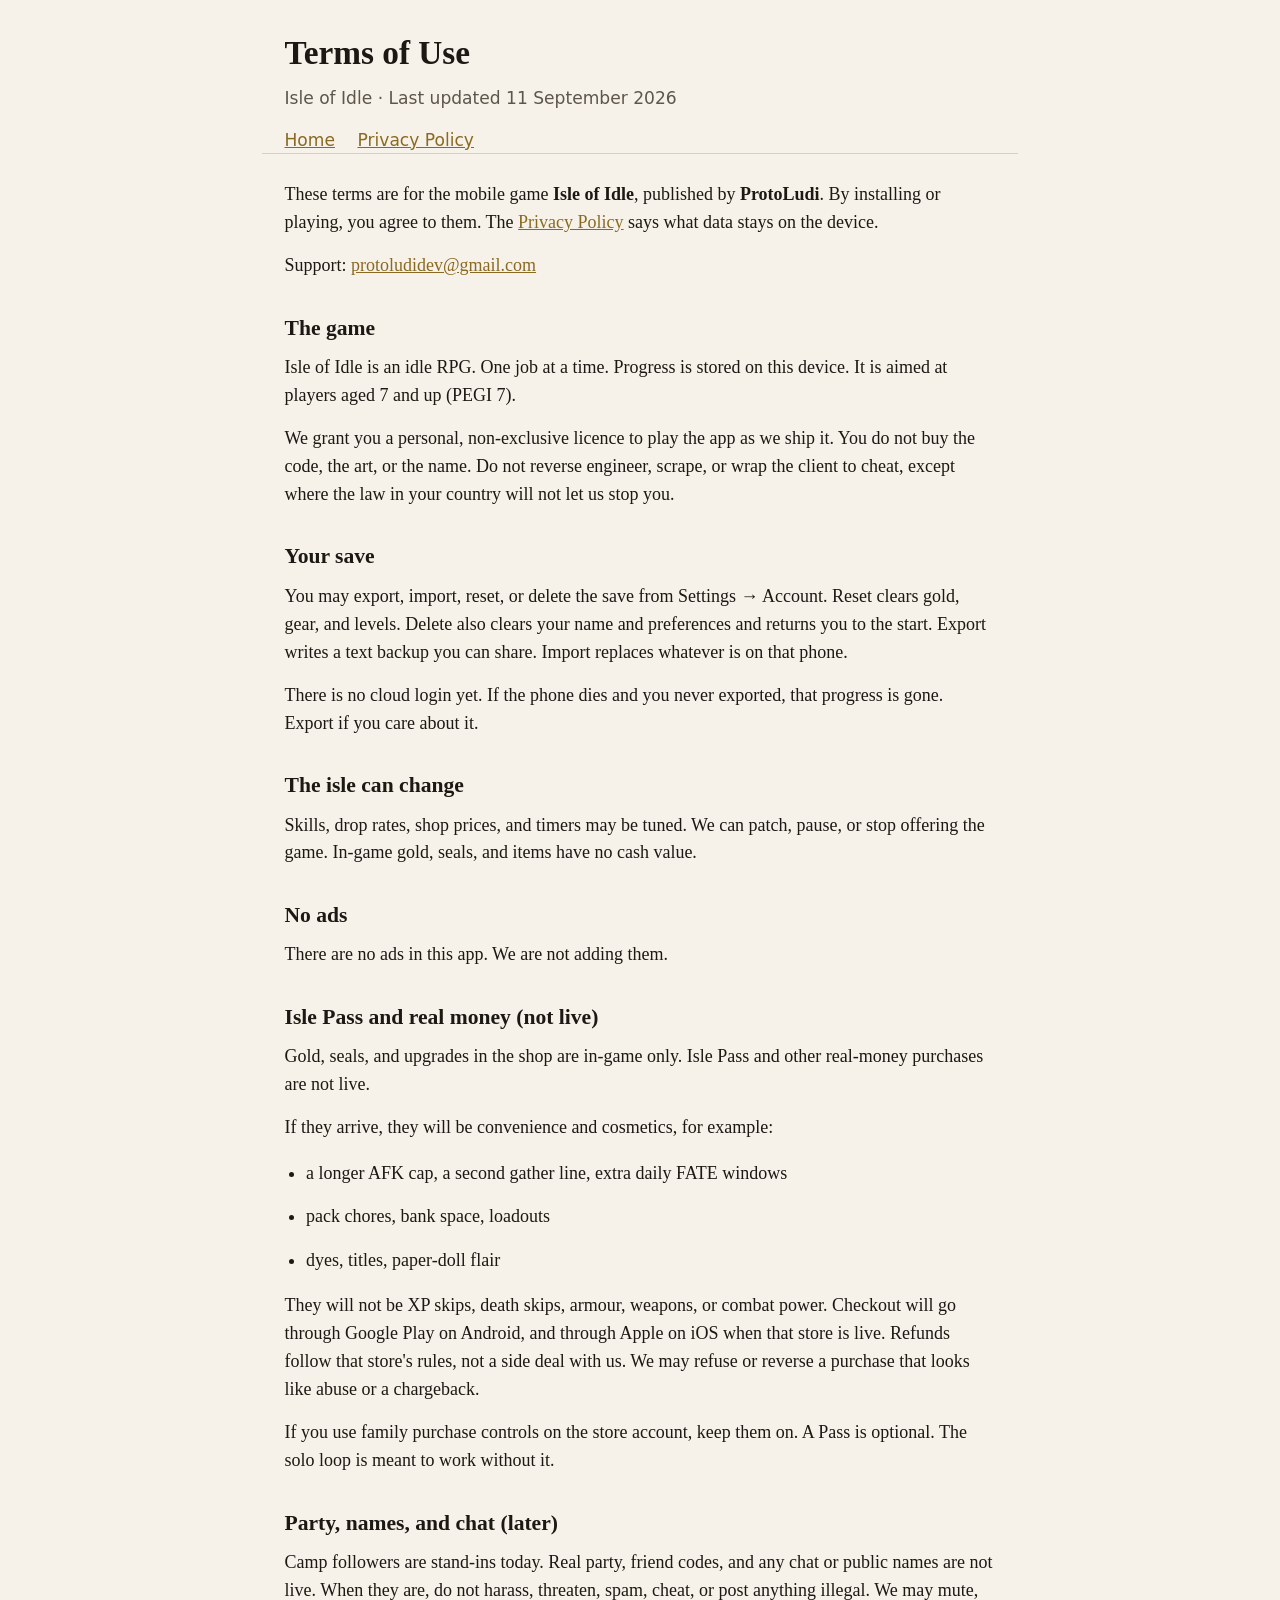
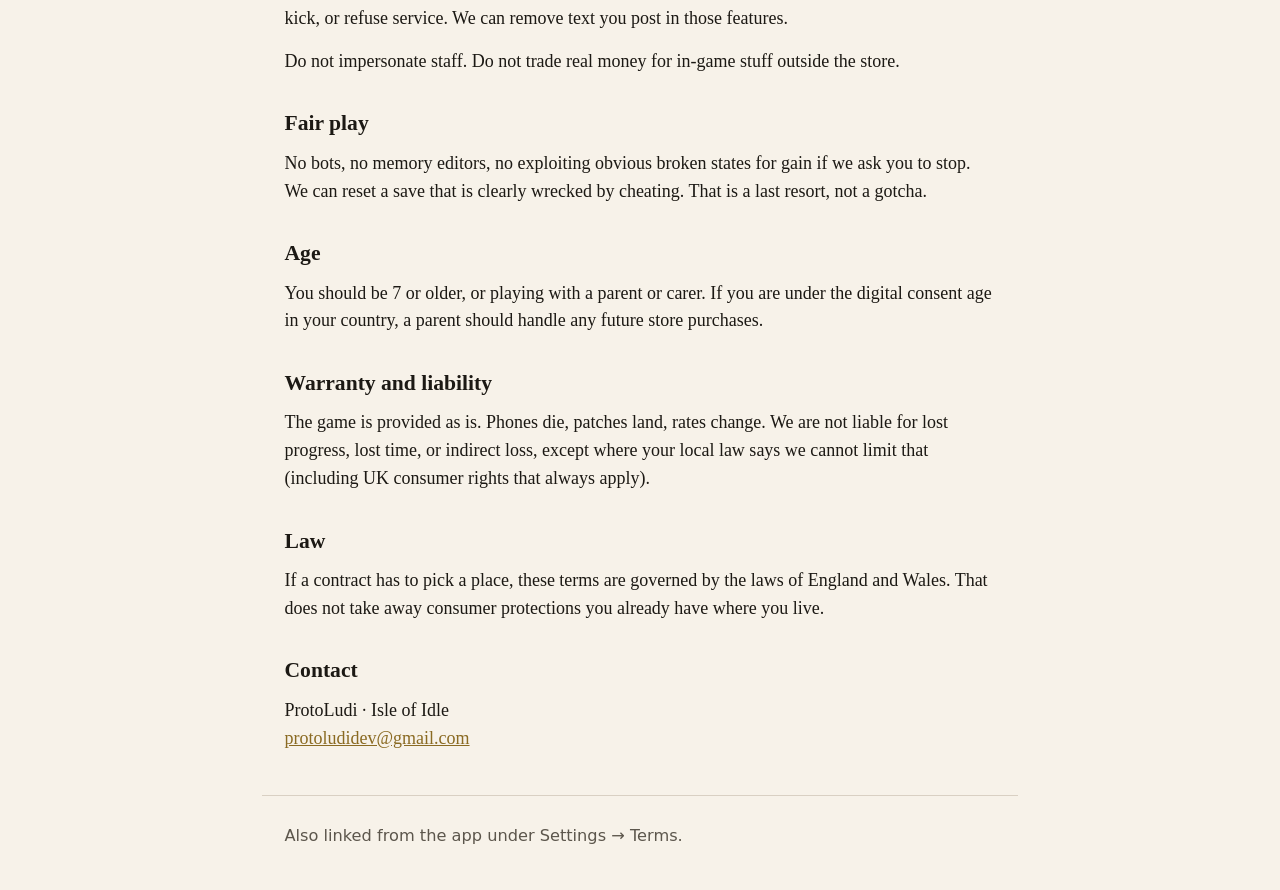
==== terms/index.html @ cade4b21 "Publish Isle of Idle privacy and terms pages for Play Console. Co-authored-by: Cursor <cursoragent@c" ====
<!DOCTYPE html>
<html lang="en">
  <head>
    <meta charset="utf-8" />
    <meta name="viewport" content="width=device-width, initial-scale=1" />
    <title>Terms of Use — Isle of Idle</title>
    <link rel="stylesheet" href="../legal.css" />
  </head>
  <body>
    <header>
      <h1>Terms of Use</h1>
      <p class="meta">Isle of Idle · Last updated 11 September 2026</p>
      <nav>
        <a href="../">Home</a>
        <a href="../privacy/">Privacy Policy</a>
      </nav>
    </header>
    <main>
      <p>
        These terms are for the mobile game <strong>Isle of Idle</strong>, published by
        <strong>ProtoLudi</strong>. By installing or playing, you agree to them. The
        <a href="../privacy/">Privacy Policy</a> says what data stays on the device.
      </p>
      <p>
        Support: <a href="mailto:protoludidev@gmail.com">protoludidev@gmail.com</a>
      </p>

      <h2>The game</h2>
      <p>
        Isle of Idle is an idle RPG. One job at a time. Progress is stored on this device. It
        is aimed at players aged 7 and up (PEGI 7).
      </p>
      <p>
        We grant you a personal, non-exclusive licence to play the app as we ship it. You do
        not buy the code, the art, or the name. Do not reverse engineer, scrape, or wrap the
        client to cheat, except where the law in your country will not let us stop you.
      </p>

      <h2>Your save</h2>
      <p>
        You may export, import, reset, or delete the save from Settings → Account. Reset
        clears gold, gear, and levels. Delete also clears your name and preferences and
        returns you to the start. Export writes a text backup you can share. Import replaces
        whatever is on that phone.
      </p>
      <p>
        There is no cloud login yet. If the phone dies and you never exported, that progress
        is gone. Export if you care about it.
      </p>

      <h2>The isle can change</h2>
      <p>
        Skills, drop rates, shop prices, and timers may be tuned. We can patch, pause, or
        stop offering the game. In-game gold, seals, and items have no cash value.
      </p>

      <h2>No ads</h2>
      <p>There are no ads in this app. We are not adding them.</p>

      <h2>Isle Pass and real money (not live)</h2>
      <p>
        Gold, seals, and upgrades in the shop are in-game only. Isle Pass and other
        real-money purchases are not live.
      </p>
      <p>If they arrive, they will be convenience and cosmetics, for example:</p>
      <ul>
        <li>a longer AFK cap, a second gather line, extra daily FATE windows</li>
        <li>pack chores, bank space, loadouts</li>
        <li>dyes, titles, paper-doll flair</li>
      </ul>
      <p>
        They will not be XP skips, death skips, armour, weapons, or combat power. Checkout
        will go through Google Play on Android, and through Apple on iOS when that store is
        live. Refunds follow that store's rules, not a side deal with us. We may refuse or
        reverse a purchase that looks like abuse or a chargeback.
      </p>
      <p>
        If you use family purchase controls on the store account, keep them on. A Pass is
        optional. The solo loop is meant to work without it.
      </p>

      <h2>Party, names, and chat (later)</h2>
      <p>
        Camp followers are stand-ins today. Real party, friend codes, and any chat or public
        names are not live. When they are, do not harass, threaten, spam, cheat, or post
        anything illegal. We may mute, kick, or refuse service. We can remove text you post
        in those features.
      </p>
      <p>Do not impersonate staff. Do not trade real money for in-game stuff outside the store.</p>

      <h2>Fair play</h2>
      <p>
        No bots, no memory editors, no exploiting obvious broken states for gain if we ask
        you to stop. We can reset a save that is clearly wrecked by cheating. That is a last
        resort, not a gotcha.
      </p>

      <h2>Age</h2>
      <p>
        You should be 7 or older, or playing with a parent or carer. If you are under the
        digital consent age in your country, a parent should handle any future store
        purchases.
      </p>

      <h2>Warranty and liability</h2>
      <p>
        The game is provided as is. Phones die, patches land, rates change. We are not
        liable for lost progress, lost time, or indirect loss, except where your local law
        says we cannot limit that (including UK consumer rights that always apply).
      </p>

      <h2>Law</h2>
      <p>
        If a contract has to pick a place, these terms are governed by the laws of England
        and Wales. That does not take away consumer protections you already have where you
        live.
      </p>

      <h2>Contact</h2>
      <p>
        ProtoLudi · Isle of Idle<br />
        <a href="mailto:protoludidev@gmail.com">protoludidev@gmail.com</a>
      </p>
    </main>
    <footer>
      <p>Also linked from the app under Settings → Terms.</p>
    </footer>
  </body>
</html>
---- legal.css ----
:root {
  color-scheme: light;
  --ink: #1c1914;
  --muted: #5c564c;
  --line: #d9d0c3;
  --paper: #f7f2e9;
  --gold: #8a6a22;
}

* {
  box-sizing: border-box;
}

html,
body {
  margin: 0;
  padding: 0;
  background: var(--paper);
  color: var(--ink);
  font: 18px/1.55 Georgia, "Times New Roman", serif;
}

a {
  color: var(--gold);
}

header,
main,
footer {
  max-width: 42rem;
  margin: 0 auto;
  padding: 1.5rem 1.25rem;
}

header {
  padding-bottom: 0;
  border-bottom: 1px solid var(--line);
}

nav {
  display: flex;
  flex-wrap: wrap;
  gap: 0.75rem 1.25rem;
  margin-top: 0.75rem;
  font-family: system-ui, sans-serif;
  font-size: 0.95rem;
}

h1 {
  font-size: 1.85rem;
  margin: 0 0 0.35rem;
}

h2 {
  font-size: 1.2rem;
  margin: 1.75rem 0 0.5rem;
}

p,
li {
  margin: 0 0 0.85rem;
}

ul {
  padding-left: 1.2rem;
}

.meta {
  color: var(--muted);
  font-family: system-ui, sans-serif;
  font-size: 0.95rem;
}

footer {
  color: var(--muted);
  font-family: system-ui, sans-serif;
  font-size: 0.9rem;
  border-top: 1px solid var(--line);
}
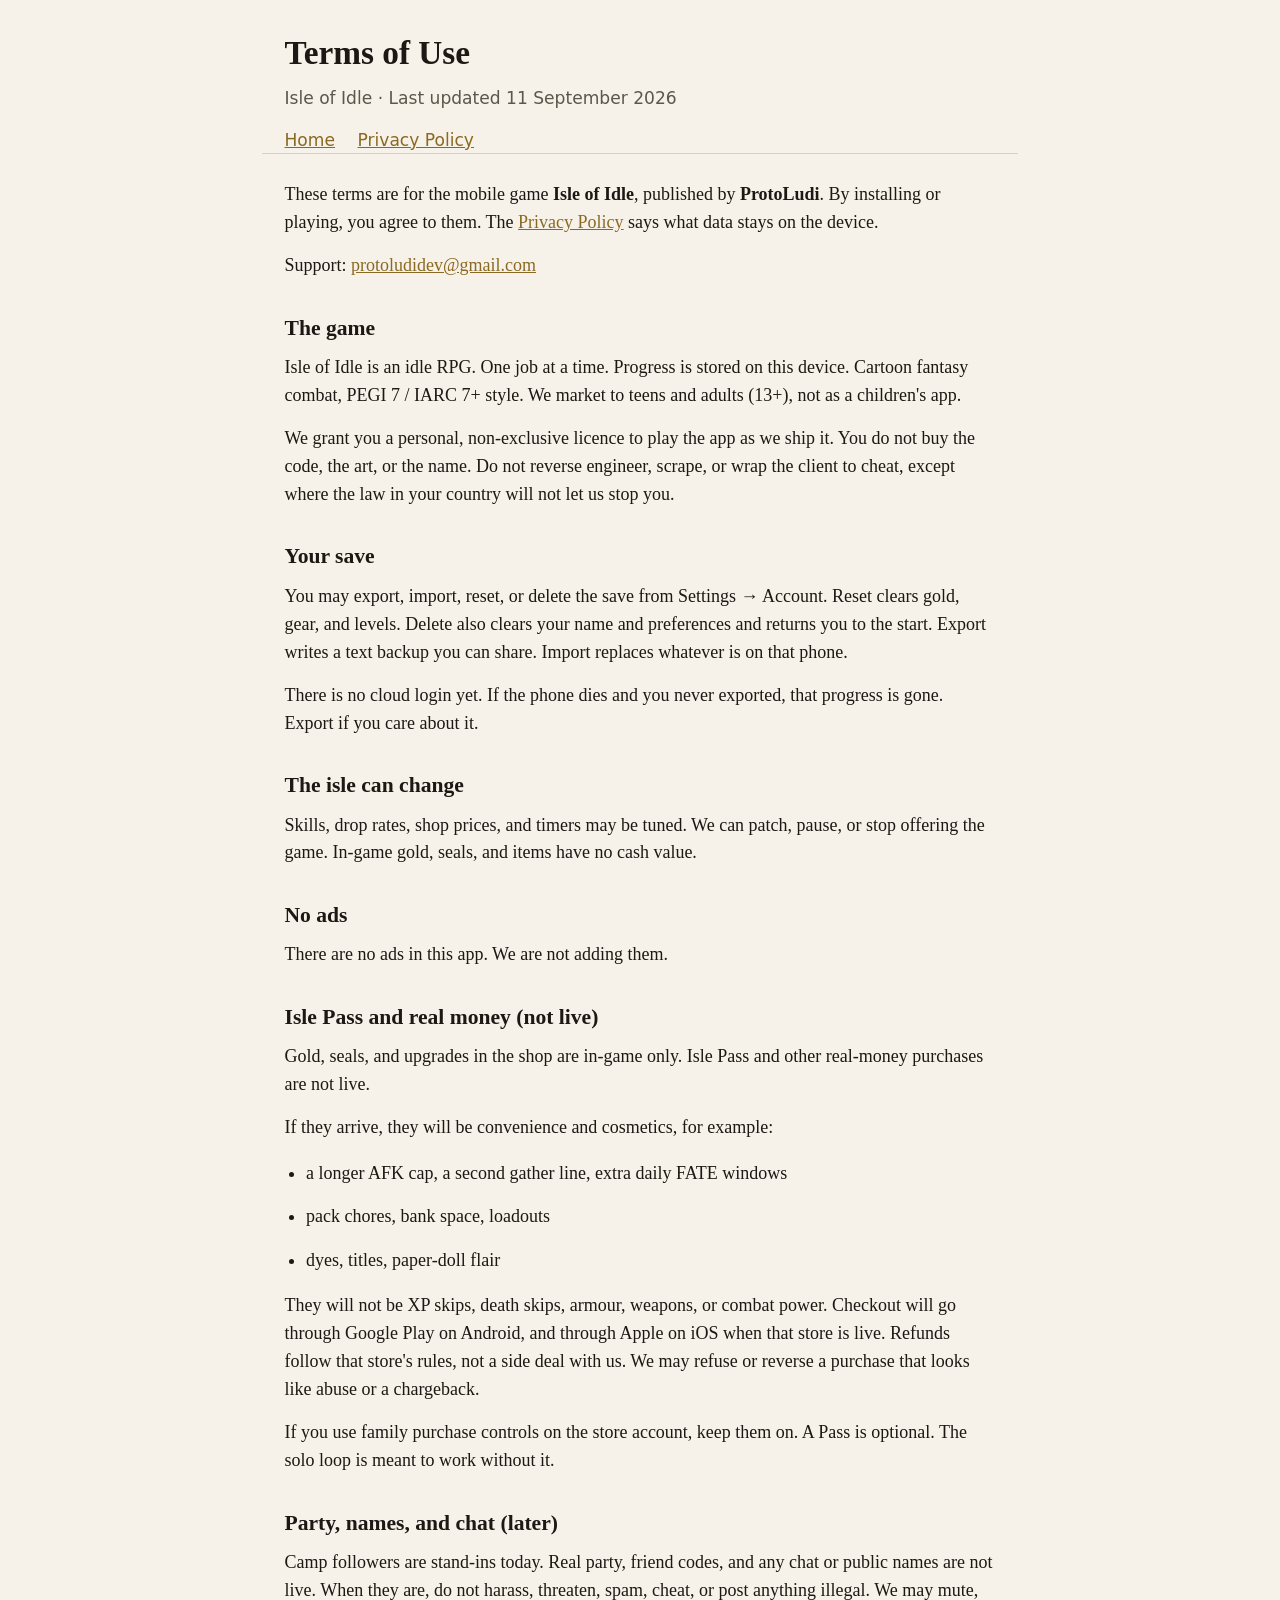
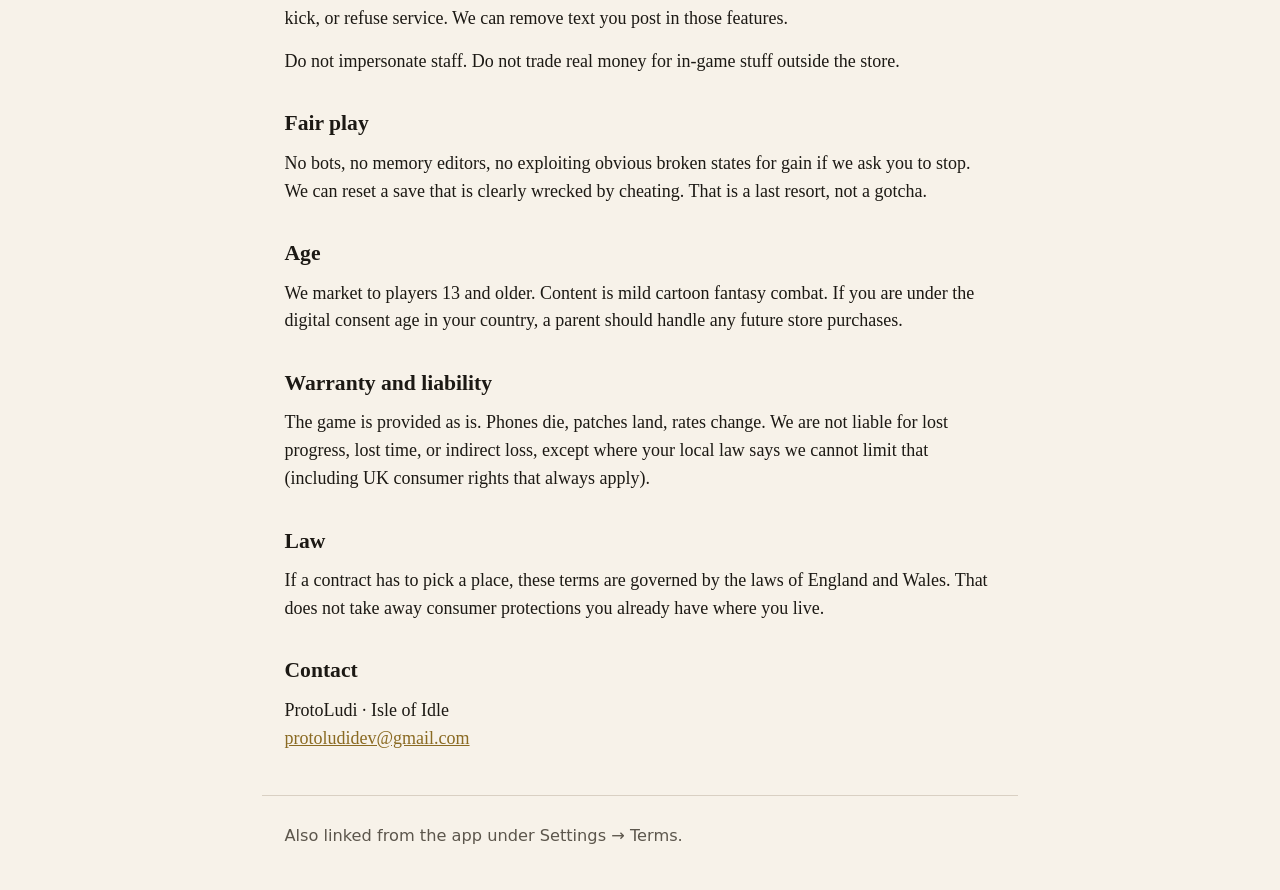
==== commit 08f1aa45: "Clarify PEGI 7 content vs 13+ marketing so Play Families does not apply. Co-authored-by: Cursor <cur" ====
--- a/terms/index.html
+++ b/terms/index.html
@@ -27,8 +27,8 @@
 
       <h2>The game</h2>
       <p>
-        Isle of Idle is an idle RPG. One job at a time. Progress is stored on this device. It
-        is aimed at players aged 7 and up (PEGI 7).
+        Isle of Idle is an idle RPG. One job at a time. Progress is stored on this device. Cartoon
+        fantasy combat, PEGI 7 / IARC 7+ style. We market to teens and adults (13+), not as a children's app.
       </p>
       <p>
         We grant you a personal, non-exclusive licence to play the app as we ship it. You do
@@ -97,9 +97,8 @@
 
       <h2>Age</h2>
       <p>
-        You should be 7 or older, or playing with a parent or carer. If you are under the
-        digital consent age in your country, a parent should handle any future store
-        purchases.
+        We market to players 13 and older. Content is mild cartoon fantasy combat. If you are under the
+        digital consent age in your country, a parent should handle any future store purchases.
       </p>
 
       <h2>Warranty and liability</h2>
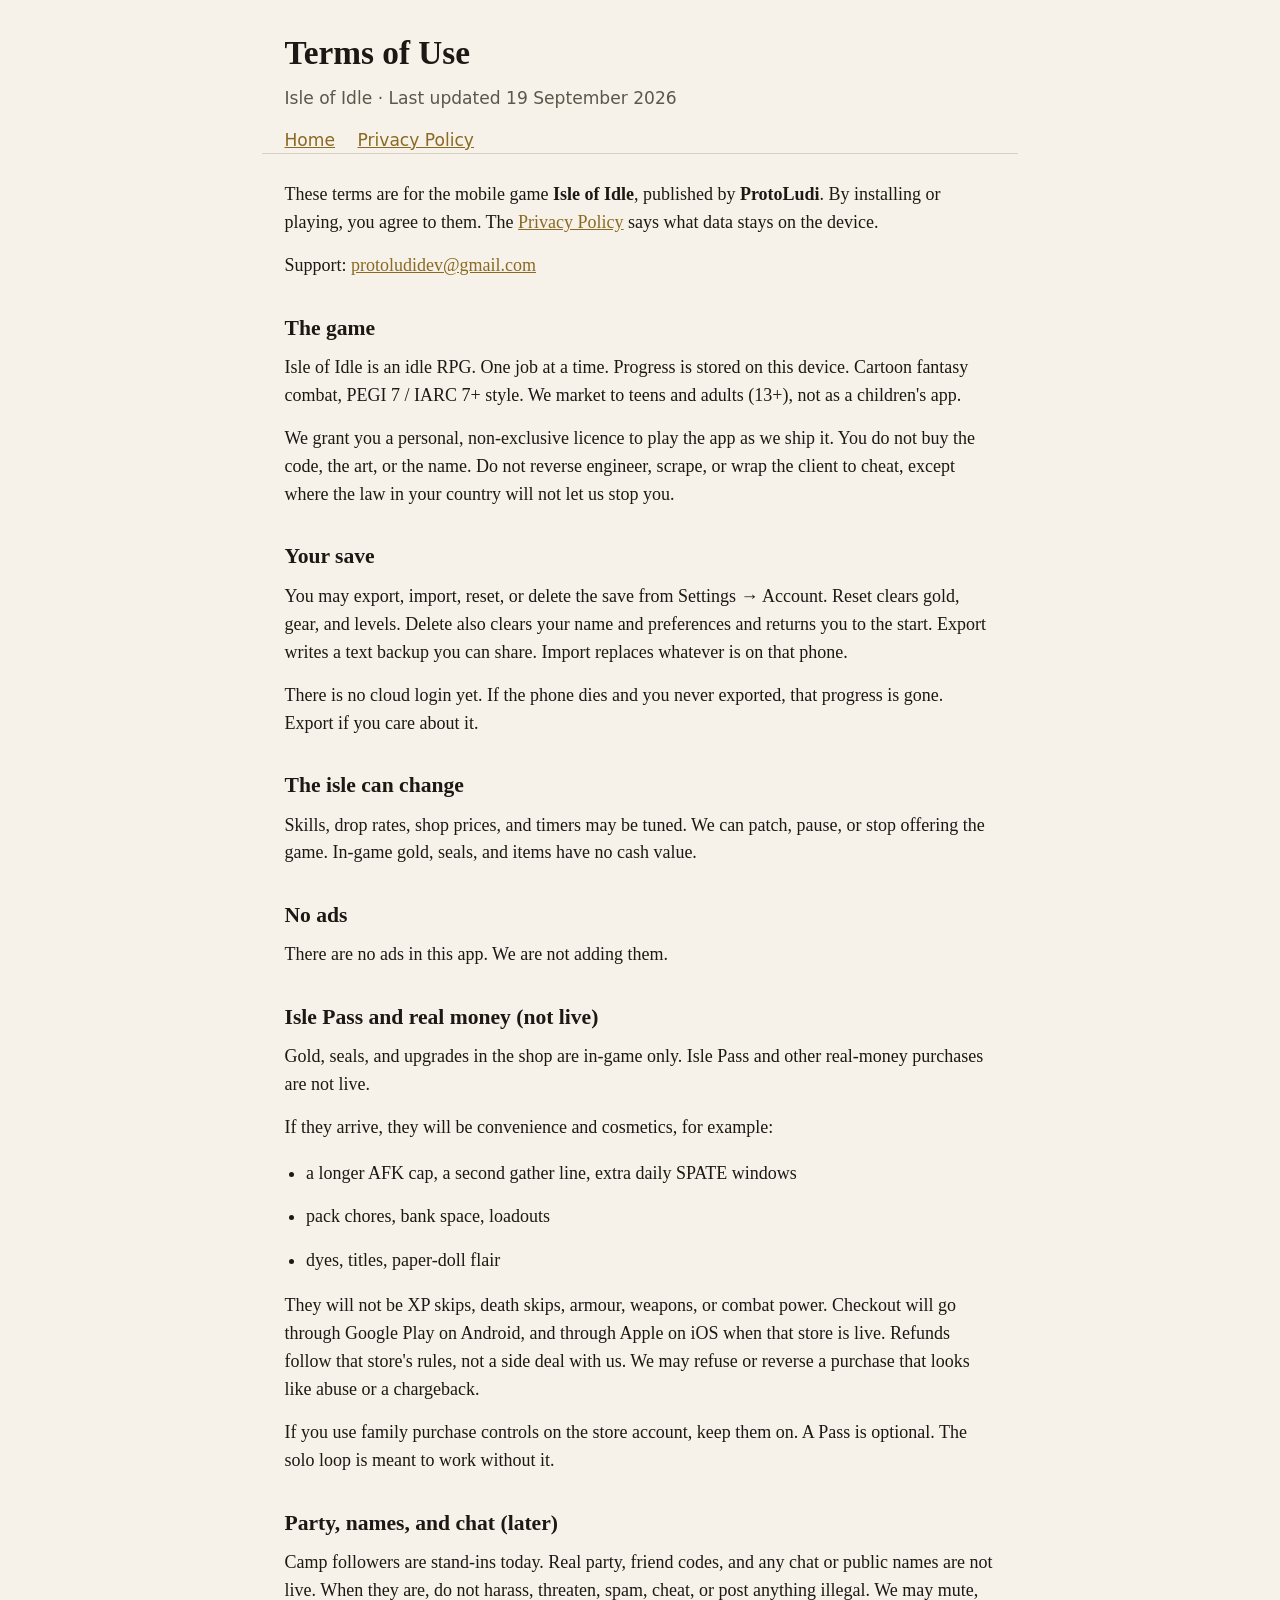
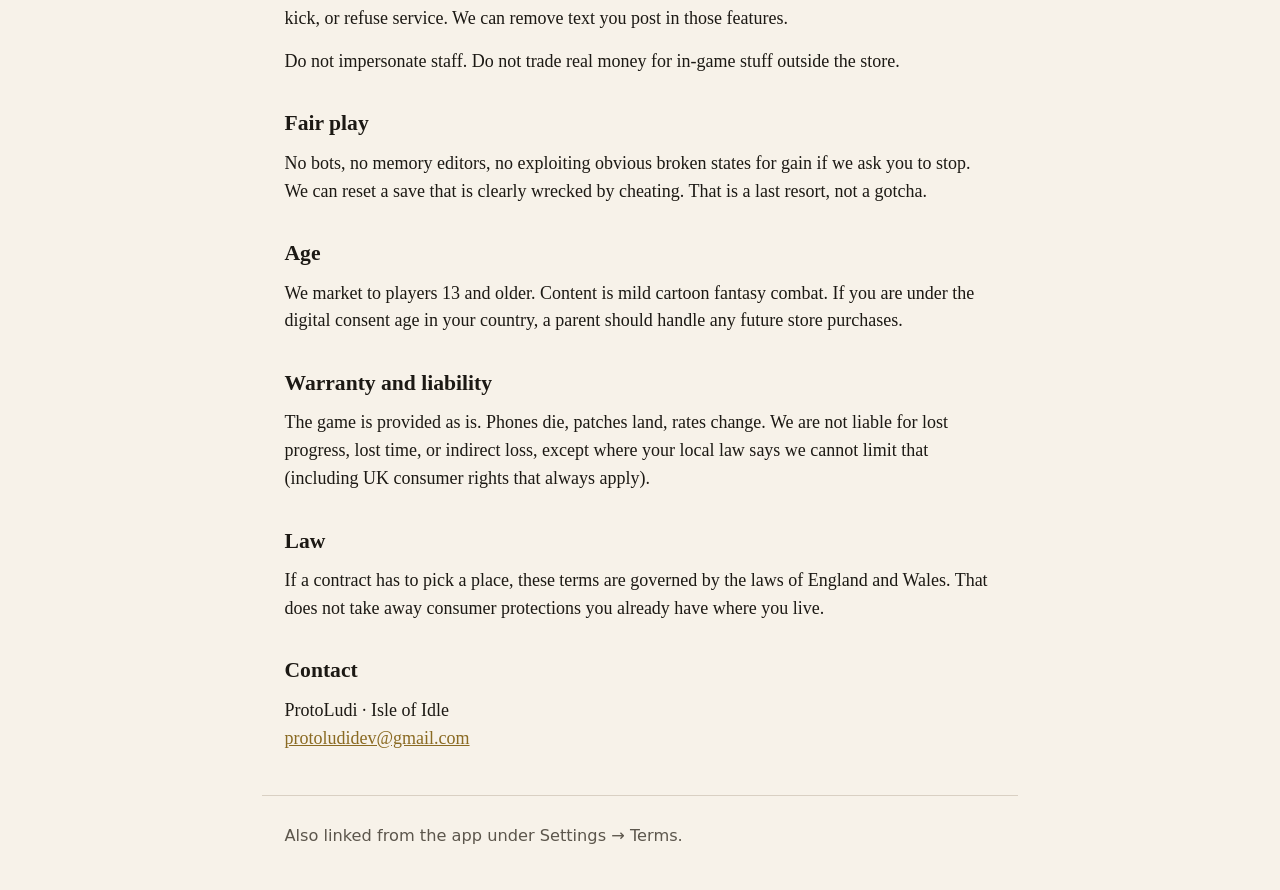
==== commit 8b1d97d6: "Update index.html Changed FATE to SPATE" ====
--- a/terms/index.html
+++ b/terms/index.html
@@ -9,7 +9,7 @@
   <body>
     <header>
       <h1>Terms of Use</h1>
-      <p class="meta">Isle of Idle · Last updated 11 September 2026</p>
+      <p class="meta">Isle of Idle · Last updated 19 September 2026</p>
       <nav>
         <a href="../">Home</a>
         <a href="../privacy/">Privacy Policy</a>
@@ -64,7 +64,7 @@
       </p>
       <p>If they arrive, they will be convenience and cosmetics, for example:</p>
       <ul>
-        <li>a longer AFK cap, a second gather line, extra daily FATE windows</li>
+        <li>a longer AFK cap, a second gather line, extra daily SPATE windows</li>
         <li>pack chores, bank space, loadouts</li>
         <li>dyes, titles, paper-doll flair</li>
       </ul>
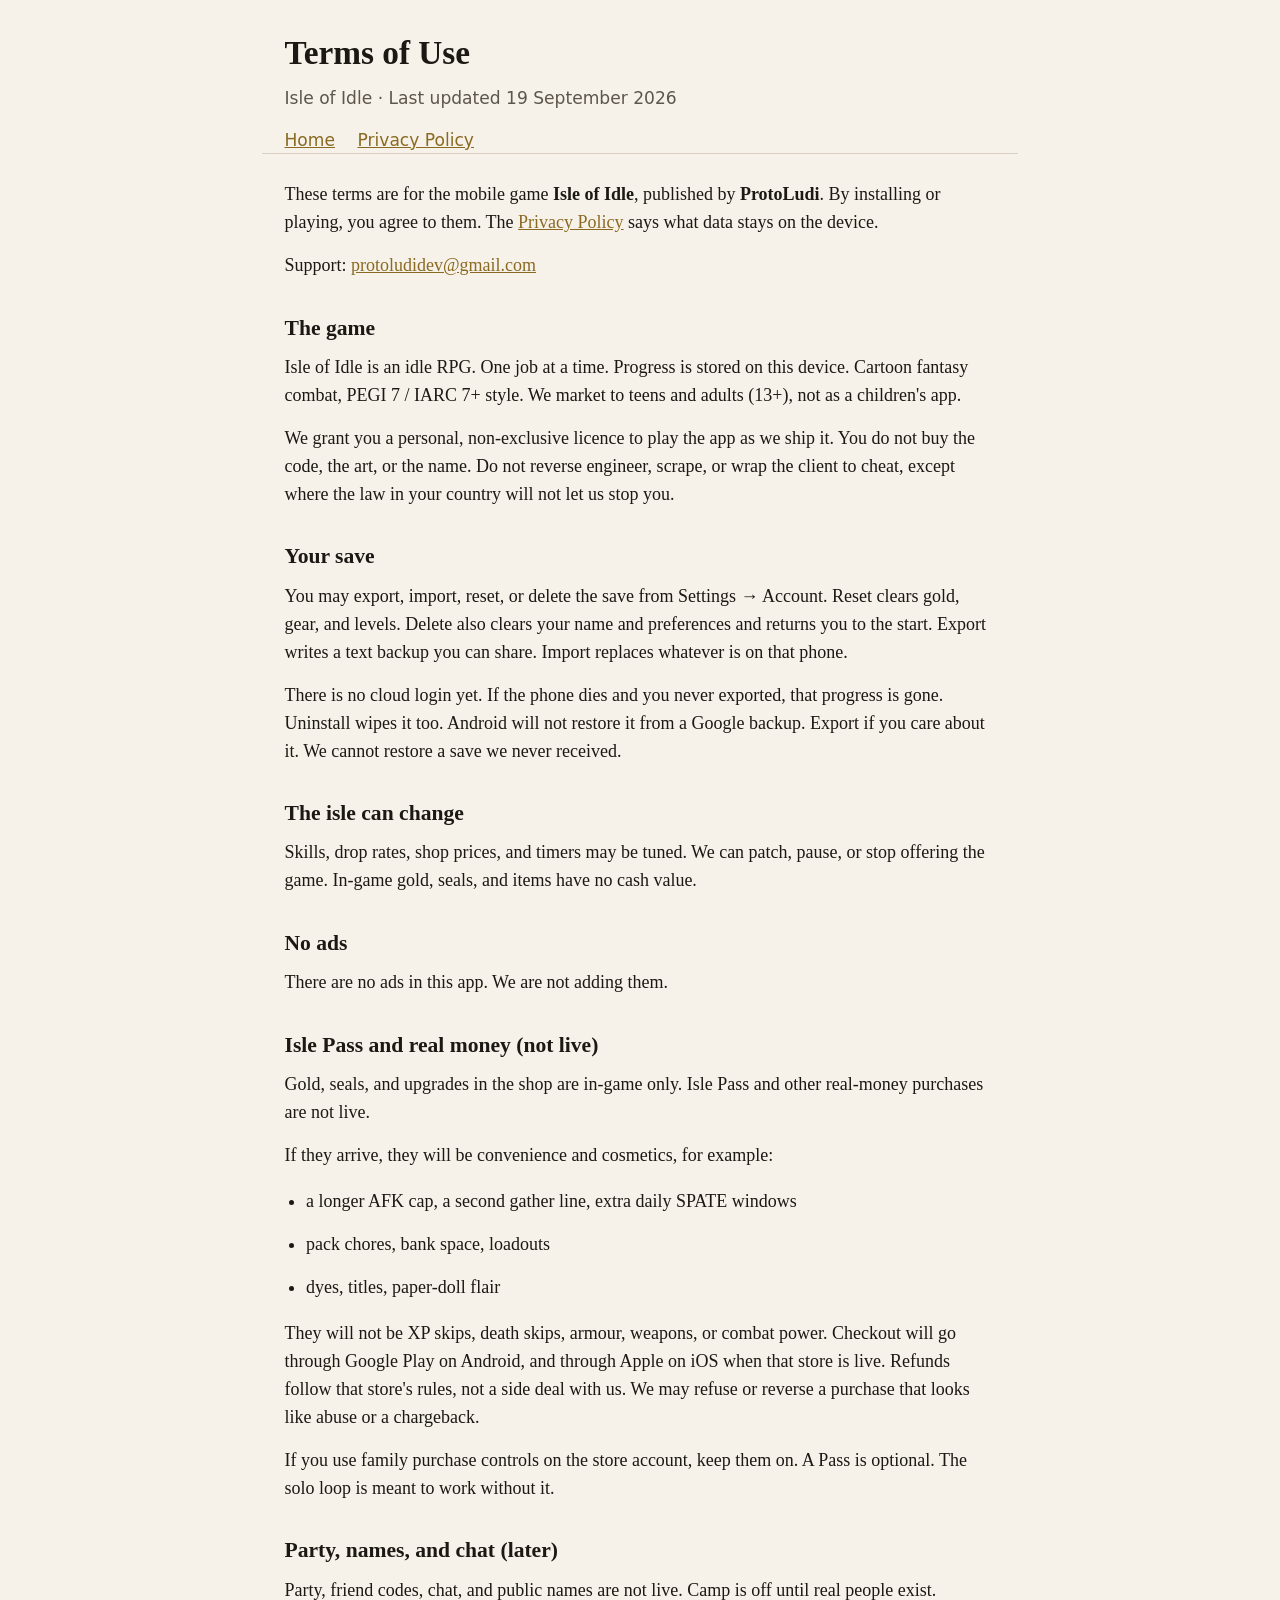
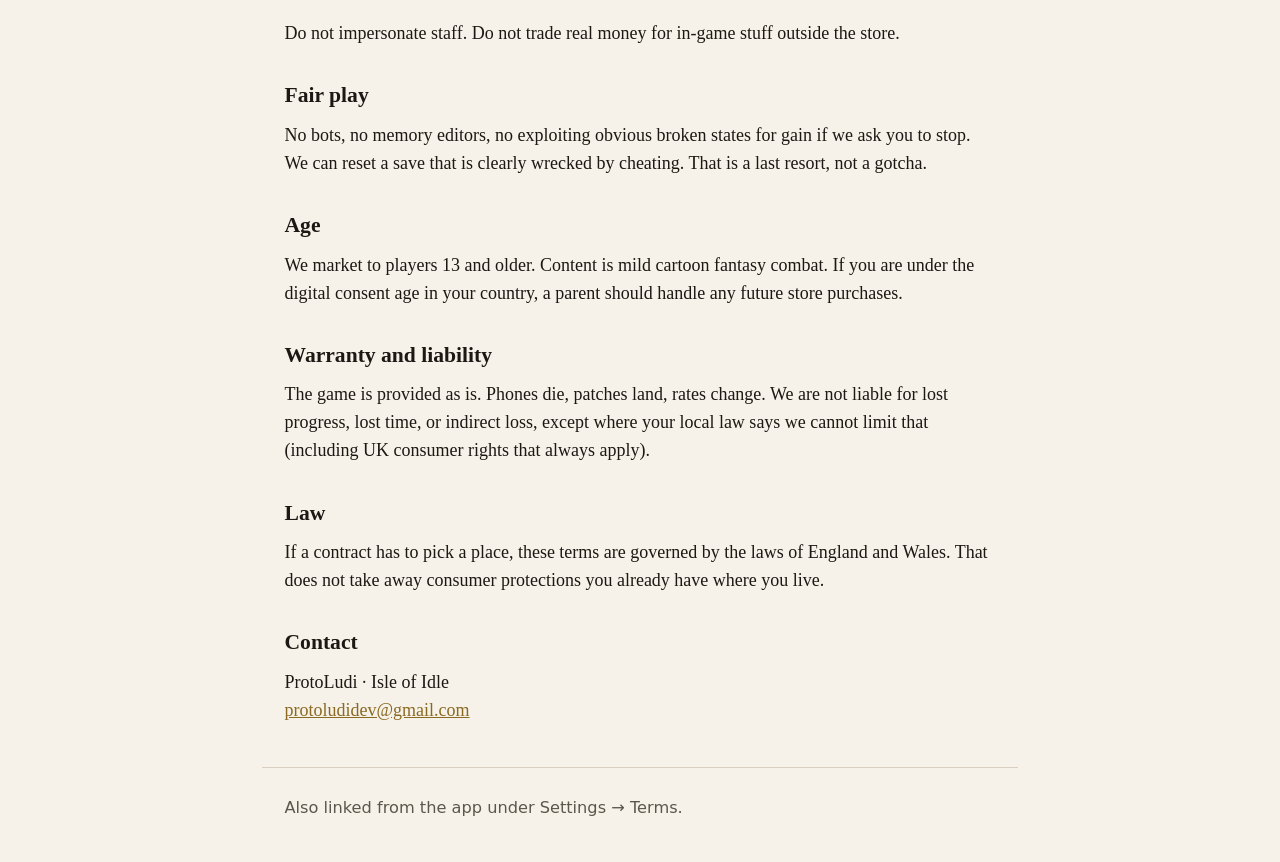
==== commit caa07bef: "Update index.html amended" ====
--- a/terms/index.html
+++ b/terms/index.html
@@ -44,8 +44,7 @@
         whatever is on that phone.
       </p>
       <p>
-        There is no cloud login yet. If the phone dies and you never exported, that progress
-        is gone. Export if you care about it.
+        There is no cloud login yet. If the phone dies and you never exported, that progress is gone. Uninstall wipes it too. Android will not restore it from a Google backup. Export if you care about it. We cannot restore a save we never received.
       </p>
 
       <h2>The isle can change</h2>
@@ -81,10 +80,7 @@
 
       <h2>Party, names, and chat (later)</h2>
       <p>
-        Camp followers are stand-ins today. Real party, friend codes, and any chat or public
-        names are not live. When they are, do not harass, threaten, spam, cheat, or post
-        anything illegal. We may mute, kick, or refuse service. We can remove text you post
-        in those features.
+       Party, friend codes, chat, and public names are not live. Camp is off until real people exist.
       </p>
       <p>Do not impersonate staff. Do not trade real money for in-game stuff outside the store.</p>
 
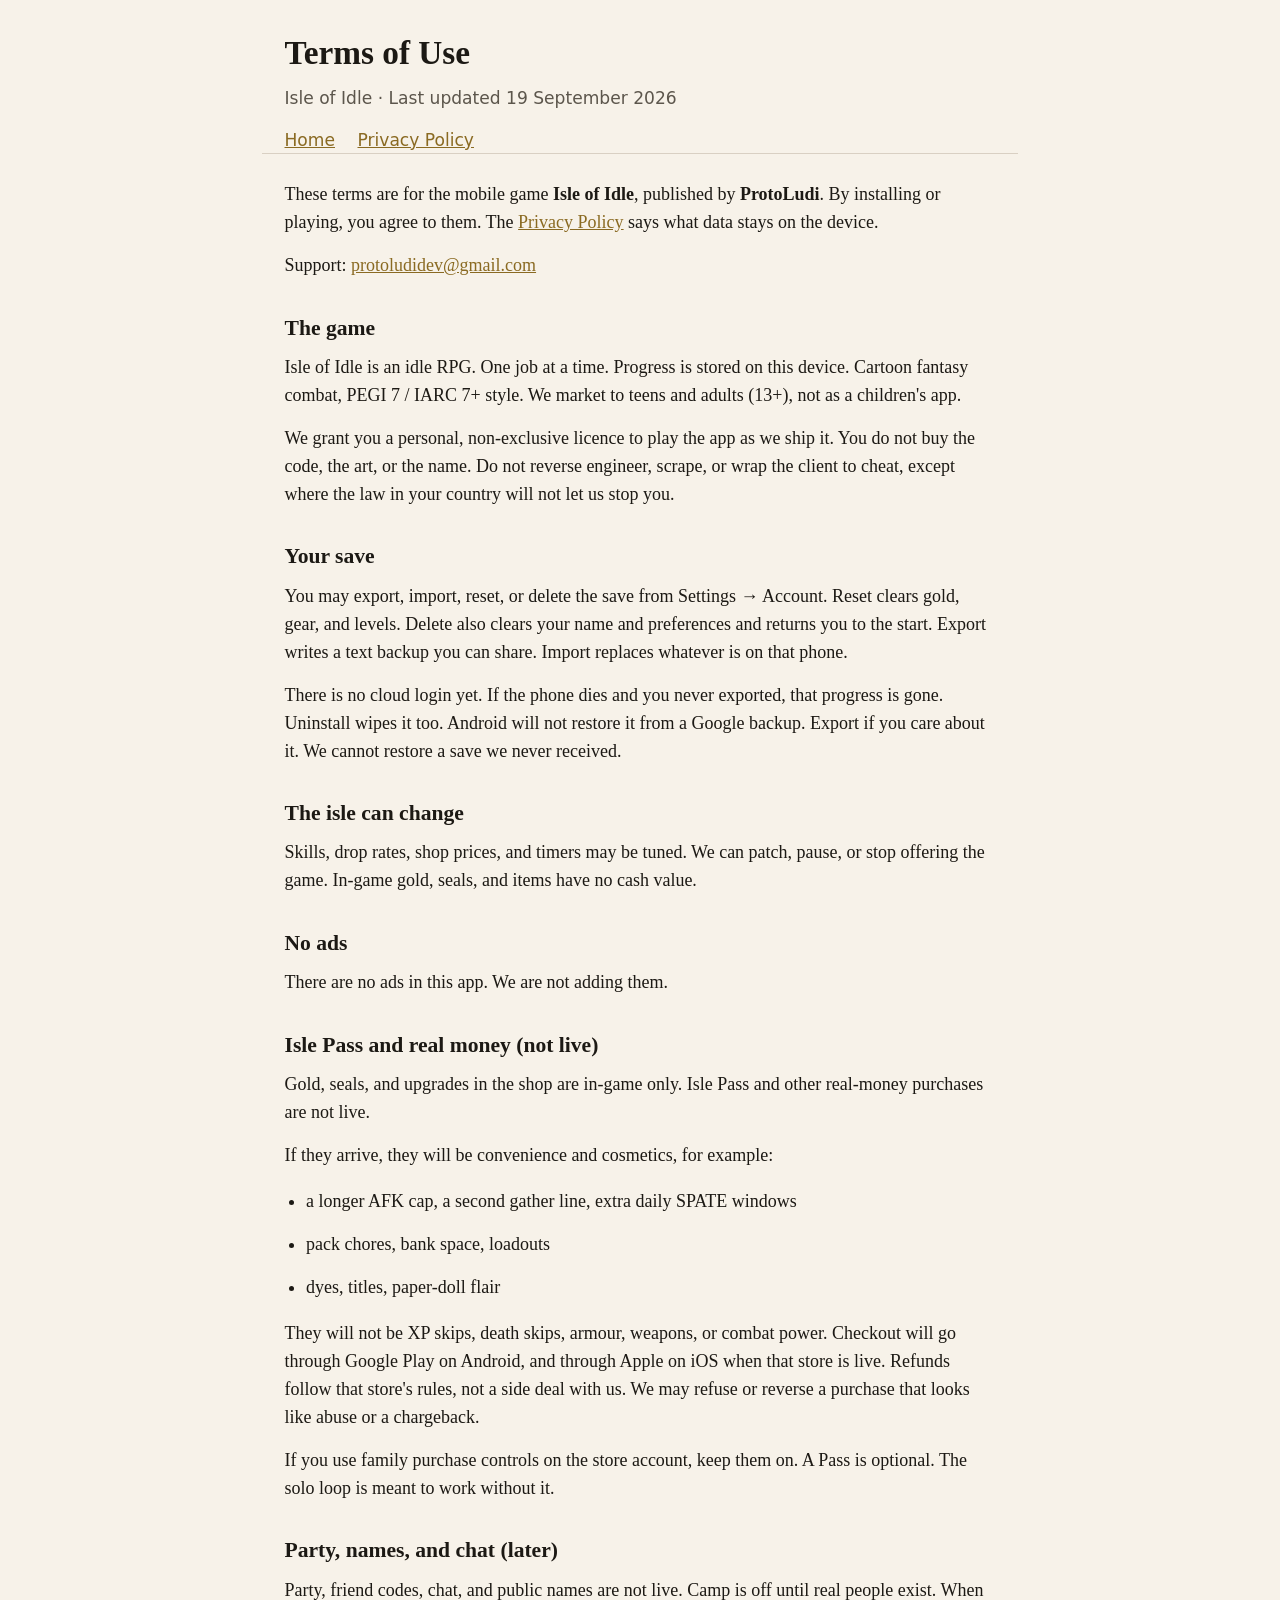
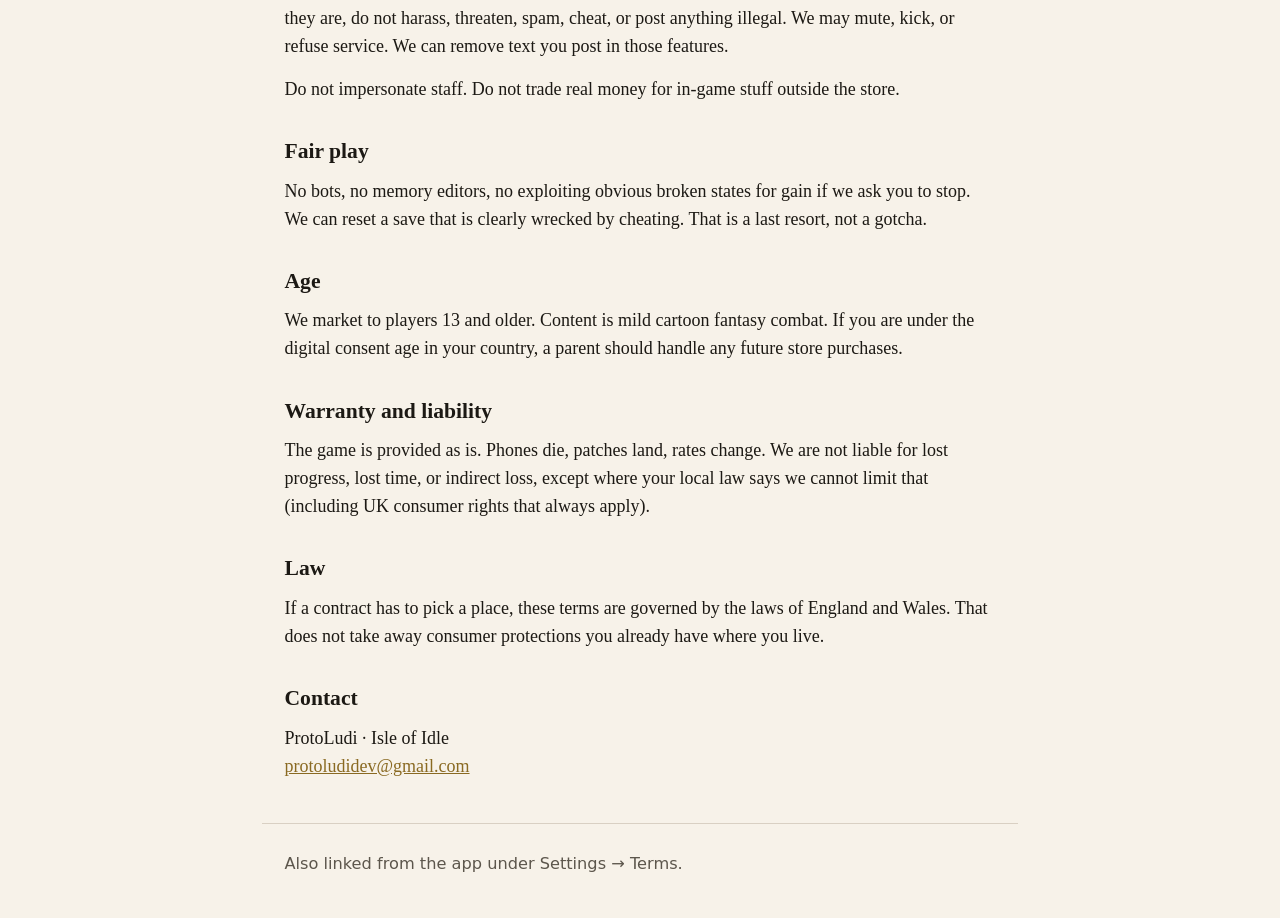
==== commit d7de2adc: "Update index.html amended party, names, and chat (later)" ====
--- a/terms/index.html
+++ b/terms/index.html
@@ -80,7 +80,9 @@
 
       <h2>Party, names, and chat (later)</h2>
       <p>
-       Party, friend codes, chat, and public names are not live. Camp is off until real people exist.
+       Party, friend codes, chat, and public names are not live. Camp is off until real people exist. 
+       When they are, do not harass, threaten, spam, cheat, or post anything illegal. 
+       We may mute, kick, or refuse service. We can remove text you post in those features.
       </p>
       <p>Do not impersonate staff. Do not trade real money for in-game stuff outside the store.</p>
 
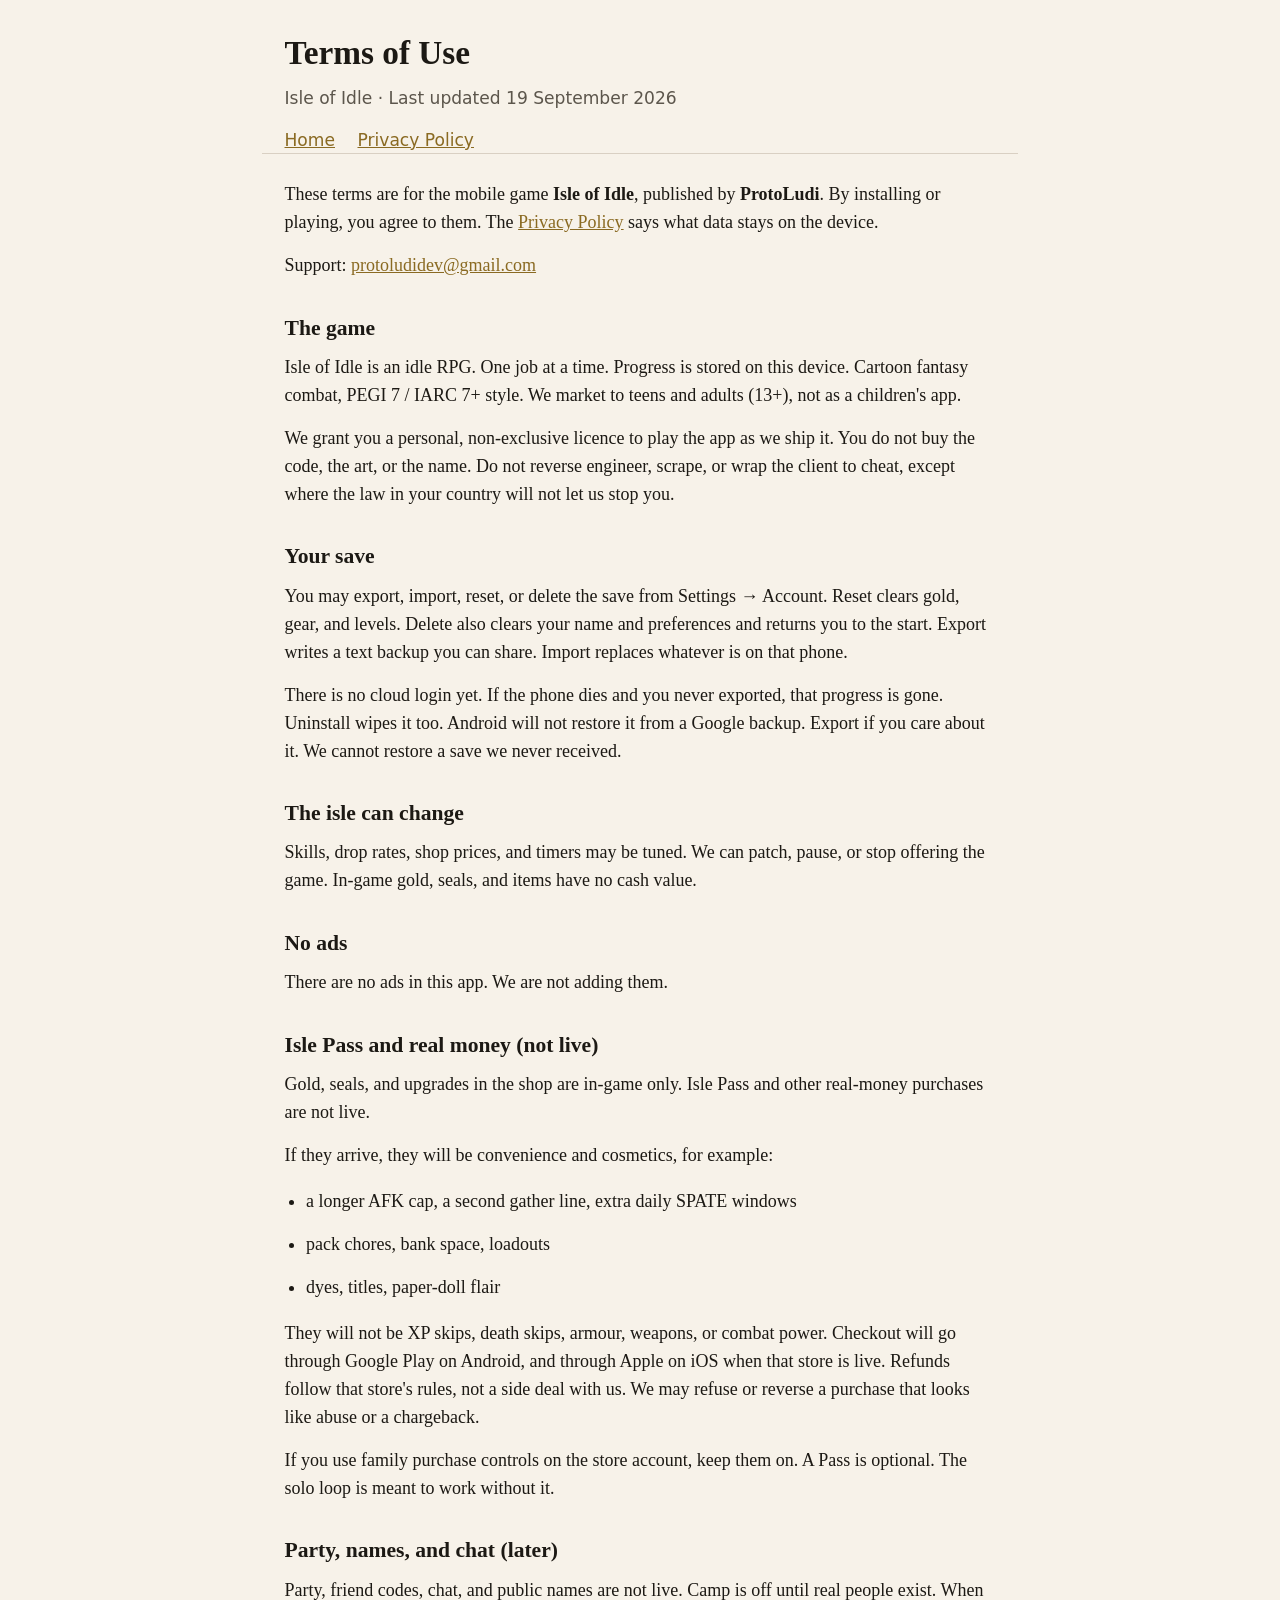
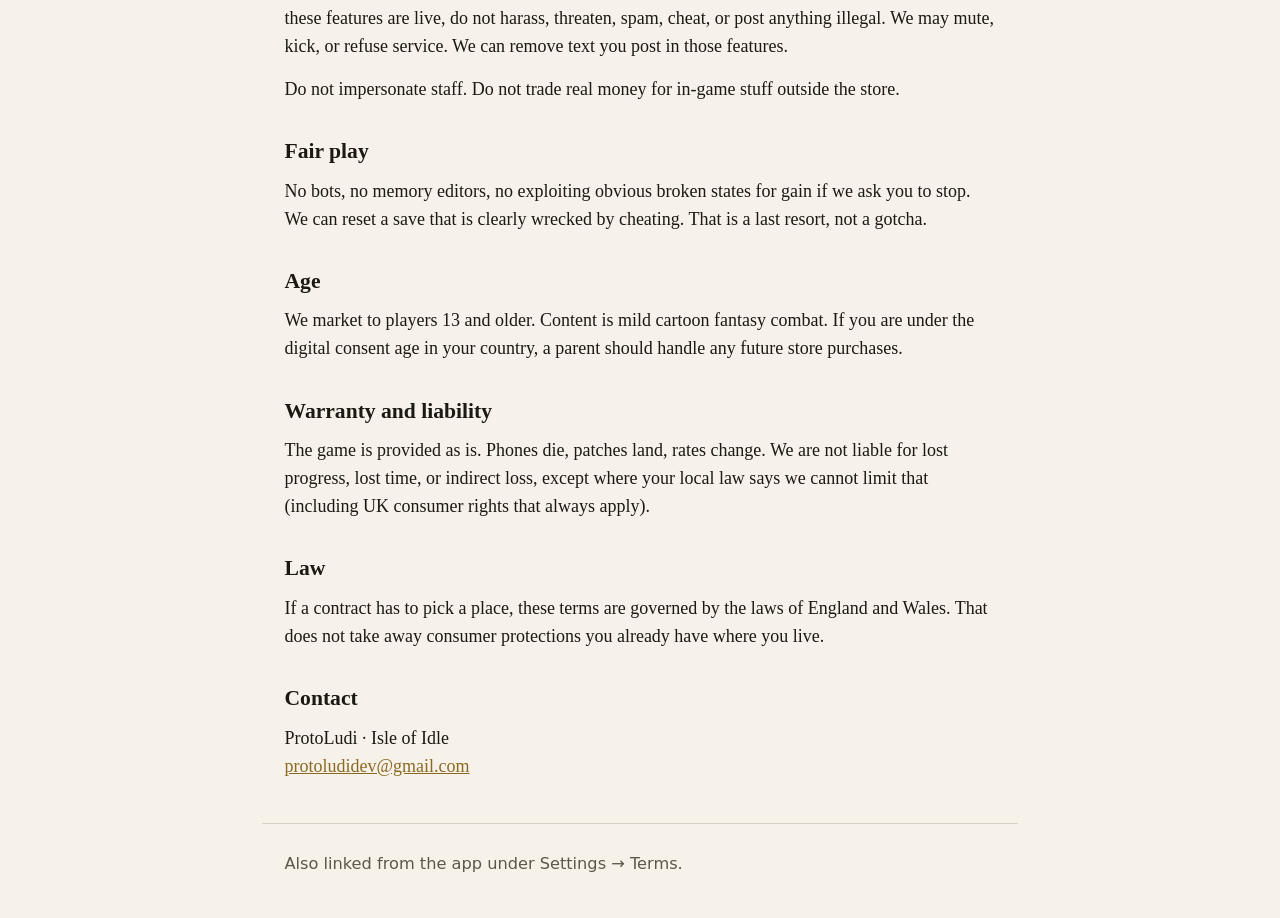
==== commit 2378e35c: "Update index.html grammar from "they are" to "these features are live"" ====
--- a/terms/index.html
+++ b/terms/index.html
@@ -81,7 +81,7 @@
       <h2>Party, names, and chat (later)</h2>
       <p>
        Party, friend codes, chat, and public names are not live. Camp is off until real people exist. 
-       When they are, do not harass, threaten, spam, cheat, or post anything illegal. 
+       When these features are live, do not harass, threaten, spam, cheat, or post anything illegal. 
        We may mute, kick, or refuse service. We can remove text you post in those features.
       </p>
       <p>Do not impersonate staff. Do not trade real money for in-game stuff outside the store.</p>
